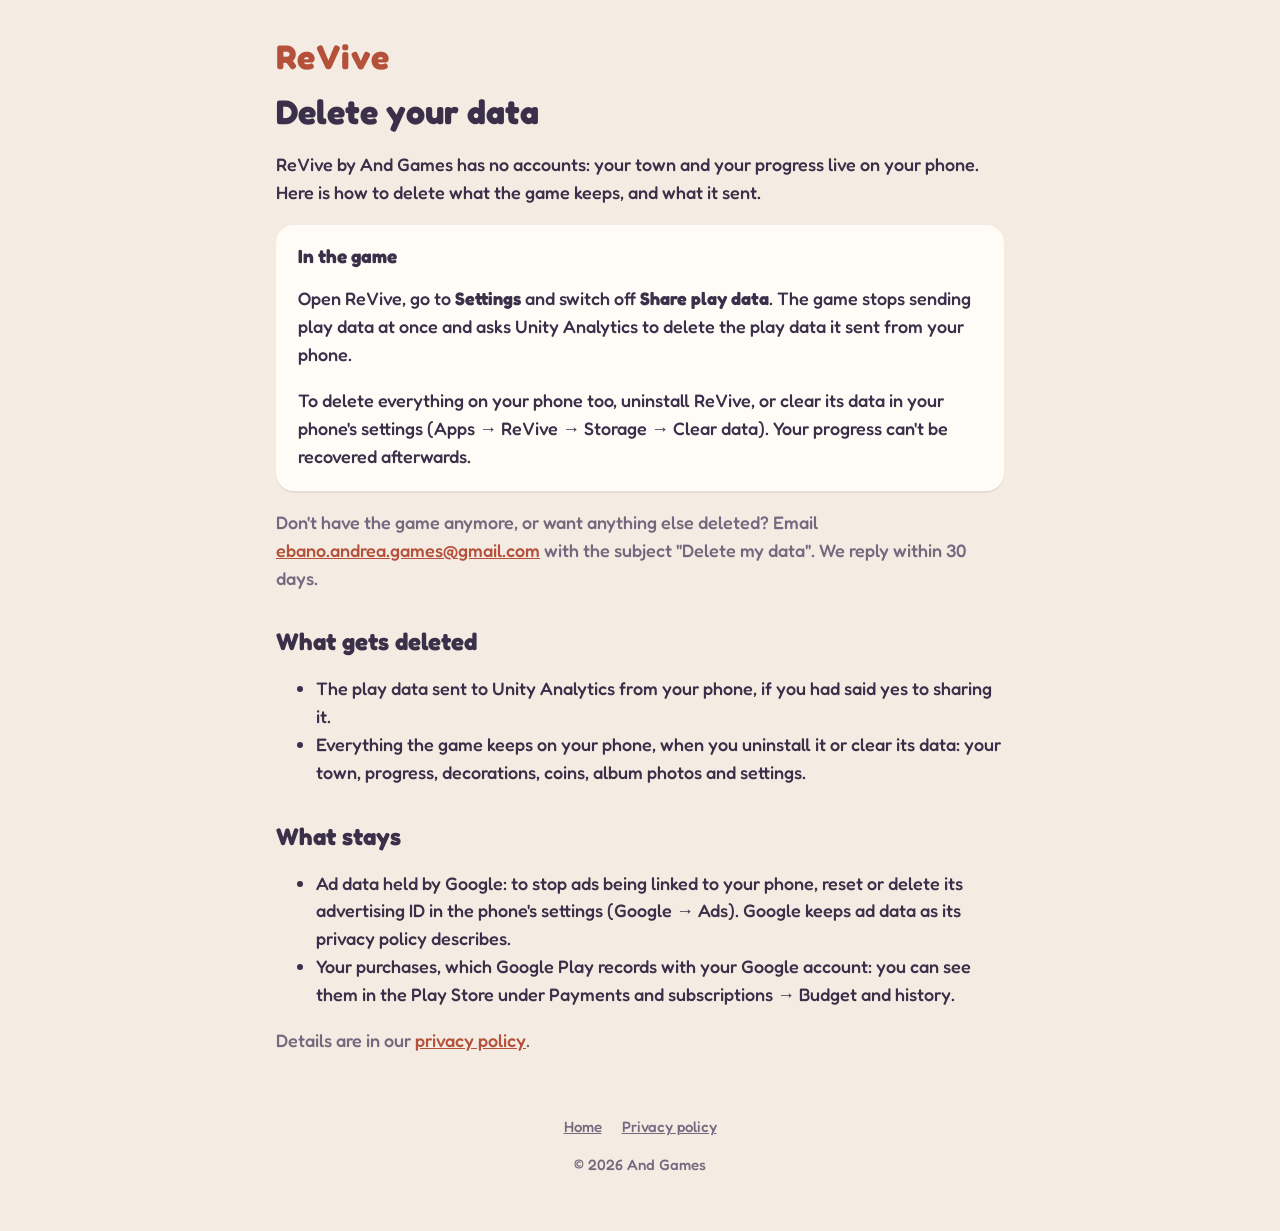
==== delete/index.html @ c2ec1907 "Delete your data page, linked from the home page and the privacy policy" ====
<!doctype html>
<html lang="en">
<head>
	<meta charset="utf-8">
	<meta name="viewport" content="width=device-width, initial-scale=1">
	<title>Delete your data · ReVive</title>
	<meta name="description" content="How to delete the data ReVive keeps on your phone and the play data it sent.">
	<link rel="stylesheet" href="../style.css">
</head>
<body>
	<main>
		<nav class="top"><a class="logo small" href="../">ReVive</a></nav>

		<h1>Delete your data</h1>
		<p>ReVive by And Games has no accounts: your town and your progress live on your phone. Here is how to delete what the game keeps, and what it sent.</p>

		<div class="card">
			<h3 style="margin-top: 0">In the game</h3>
			<p>Open ReVive, go to <strong>Settings</strong> and switch off <strong>Share play data</strong>. The game stops sending play data at once and asks Unity Analytics to delete the play data it sent from your phone.</p>
			<p style="margin-bottom: 0">To delete everything on your phone too, uninstall ReVive, or clear its data in your phone's settings (Apps → ReVive → Storage → Clear data). Your progress can't be recovered afterwards.</p>
		</div>

		<p class="muted">Don't have the game anymore, or want anything else deleted? Email <a href="mailto:ebano.andrea.games@gmail.com?subject=ReVive%3A%20delete%20my%20data">ebano.andrea.games@gmail.com</a> with the subject "Delete my data". We reply within 30 days.</p>

		<h2>What gets deleted</h2>
		<ul>
			<li>The play data sent to Unity Analytics from your phone, if you had said yes to sharing it.</li>
			<li>Everything the game keeps on your phone, when you uninstall it or clear its data: your town, progress, decorations, coins, album photos and settings.</li>
		</ul>

		<h2>What stays</h2>
		<ul>
			<li>Ad data held by Google: to stop ads being linked to your phone, reset or delete its advertising ID in the phone's settings (Google → Ads). Google keeps ad data as its privacy policy describes.</li>
			<li>Your purchases, which Google Play records with your Google account: you can see them in the Play Store under Payments and subscriptions → Budget and history.</li>
		</ul>

		<p class="muted">Details are in our <a href="../privacy/">privacy policy</a>.</p>
	</main>
	<footer>
		<a href="../">Home</a>
		<a href="../privacy/">Privacy policy</a>
		<p>© 2026 And Games</p>
	</footer>
</body>
</html>
---- style.css ----
/* ReVive website: the game's colours and font (Fredoka, SIL OFL, served from here). */
@font-face {
	font-family: "Fredoka";
	src: url("fonts/Fredoka-Medium.ttf") format("truetype");
	font-weight: 500;
	font-display: swap;
}
@font-face {
	font-family: "Fredoka";
	src: url("fonts/Fredoka-Bold.ttf") format("truetype");
	font-weight: 700;
	font-display: swap;
}

:root {
	--bg: #f4ece2;
	--panel: #fffbf6;
	--text: #3b3049;
	--muted: #75697f;
	--clay: #b5503a;
	--clay-edge: #8c3b29;
	--sage: #4a7a53;
}

* { box-sizing: border-box; }

html { background: var(--bg); }

body {
	margin: 0;
	background: var(--bg);
	color: var(--text);
	font-family: "Fredoka", "Trebuchet MS", sans-serif;
	font-weight: 500;
	font-size: 18px;
	line-height: 1.55;
}

main {
	max-width: 760px;
	margin: 0 auto;
	padding: 40px 16px 24px;
}

a { color: var(--clay); }

h1, h2, h3 { font-weight: 700; line-height: 1.2; }

h1 { font-size: 34px; margin: 0 0 8px; }
h2 { font-size: 24px; margin: 36px 0 8px; }
h3 { font-size: 19px; margin: 24px 0 4px; }

.muted { color: var(--muted); }

.logo {
	display: inline-block;
	color: var(--clay);
	font-weight: 700;
	font-size: 64px;
	line-height: 1;
	text-decoration: none;
	letter-spacing: 1px;
}
.logo.small { font-size: 34px; }

.tagline { color: var(--sage); font-size: 22px; margin: 6px 0 28px; }

.hero { text-align: center; padding-top: 24px; }

.card {
	background: var(--panel);
	border-radius: 18px;
	padding: 20px 22px;
	margin: 18px 0;
	box-shadow: 0 2px 0 rgba(59, 48, 73, 0.08);
}

.button {
	display: inline-block;
	min-width: 220px;
	padding: 14px 26px;
	margin: 6px;
	border-radius: 16px;
	color: #fff;
	background: var(--clay);
	box-shadow: 0 5px 0 var(--clay-edge);
	font-weight: 700;
	font-size: 20px;
	text-align: center;
	text-decoration: none;
}
.button.disabled { background: var(--muted); box-shadow: 0 5px 0 #5c5266; pointer-events: none; }

nav.top { display: flex; align-items: center; justify-content: space-between; gap: 12px; margin-bottom: 18px; }

footer {
	max-width: 760px;
	margin: 0 auto;
	padding: 18px 16px 40px;
	color: var(--muted);
	font-size: 15px;
	text-align: center;
}
footer a { color: var(--muted); margin: 0 8px; }

table { width: 100%; border-collapse: collapse; font-size: 16px; }
th, td { text-align: left; vertical-align: top; padding: 8px 10px; border-bottom: 1px solid rgba(59, 48, 73, 0.12); }
th { color: var(--muted); font-weight: 500; }

@media (max-width: 520px) {
	body { font-size: 17px; }
	.logo { font-size: 50px; }
	.button { width: 100%; margin: 6px 0; }
	table { font-size: 15px; }
}
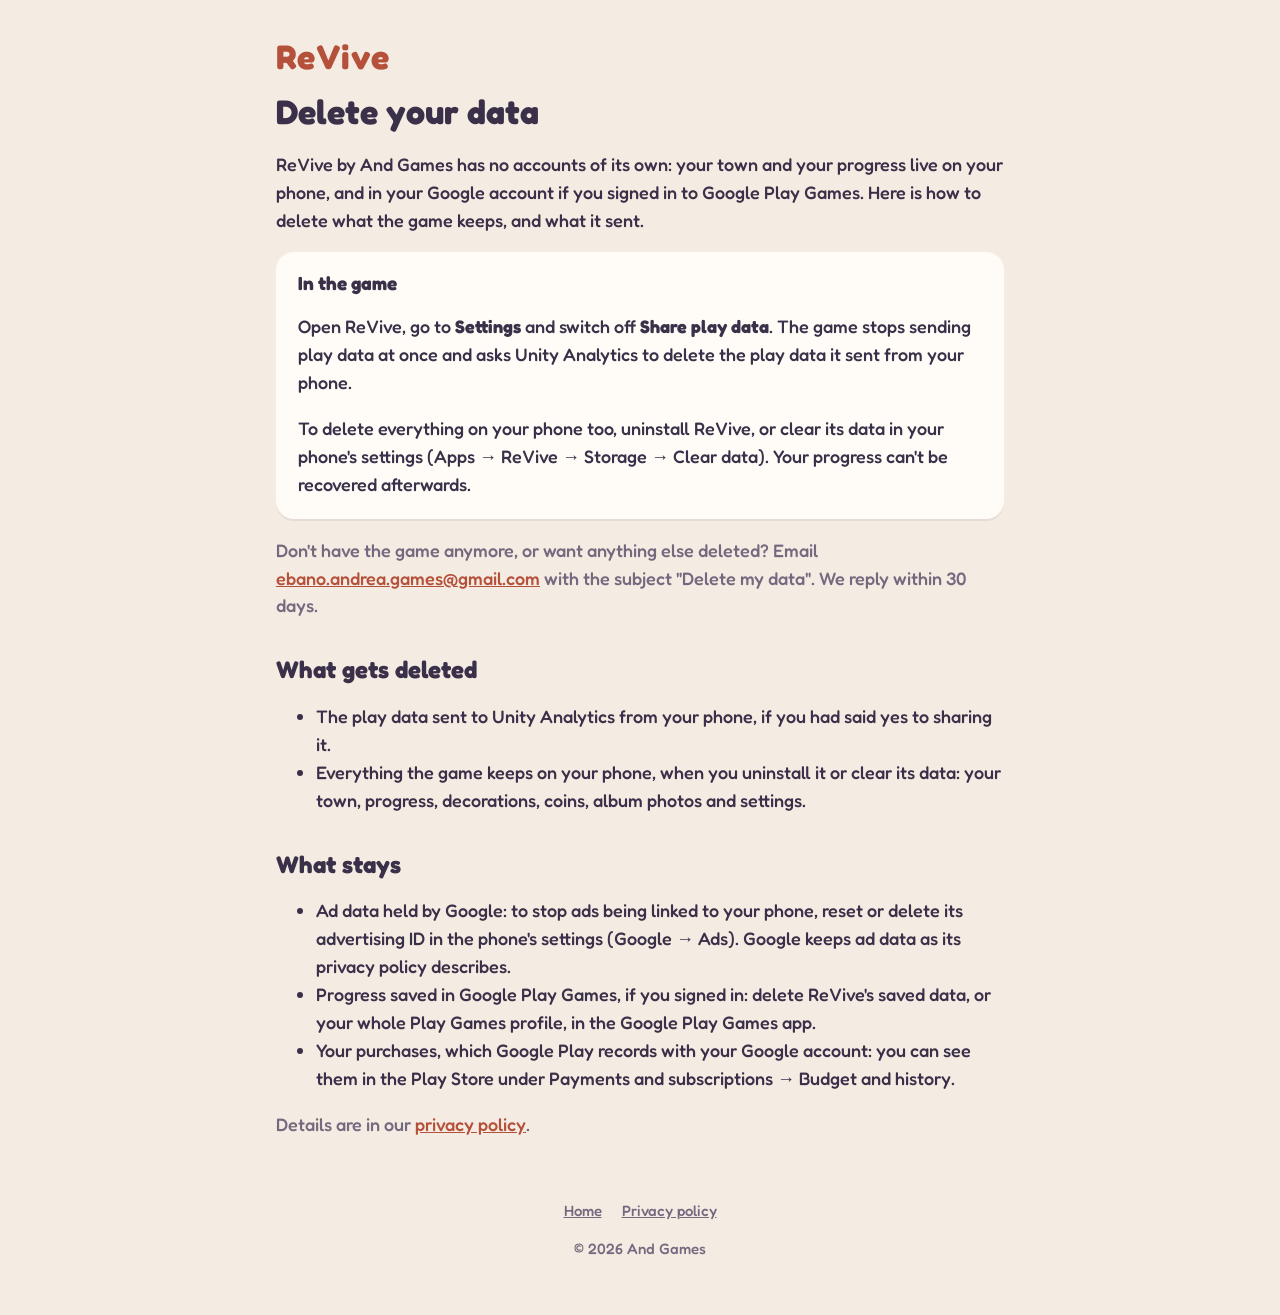
==== commit e211433b: "Privacy policy and deletion page: optional Google Play Games sign-in and saved progress" ====
--- a/delete/index.html
+++ b/delete/index.html
@@ -12,7 +12,7 @@
 		<nav class="top"><a class="logo small" href="../">ReVive</a></nav>
 
 		<h1>Delete your data</h1>
-		<p>ReVive by And Games has no accounts: your town and your progress live on your phone. Here is how to delete what the game keeps, and what it sent.</p>
+		<p>ReVive by And Games has no accounts of its own: your town and your progress live on your phone, and in your Google account if you signed in to Google Play Games. Here is how to delete what the game keeps, and what it sent.</p>
 
 		<div class="card">
 			<h3 style="margin-top: 0">In the game</h3>
@@ -31,6 +31,7 @@
 		<h2>What stays</h2>
 		<ul>
 			<li>Ad data held by Google: to stop ads being linked to your phone, reset or delete its advertising ID in the phone's settings (Google → Ads). Google keeps ad data as its privacy policy describes.</li>
+			<li>Progress saved in Google Play Games, if you signed in: delete ReVive's saved data, or your whole Play Games profile, in the Google Play Games app.</li>
 			<li>Your purchases, which Google Play records with your Google account: you can see them in the Play Store under Payments and subscriptions → Budget and history.</li>
 		</ul>
 
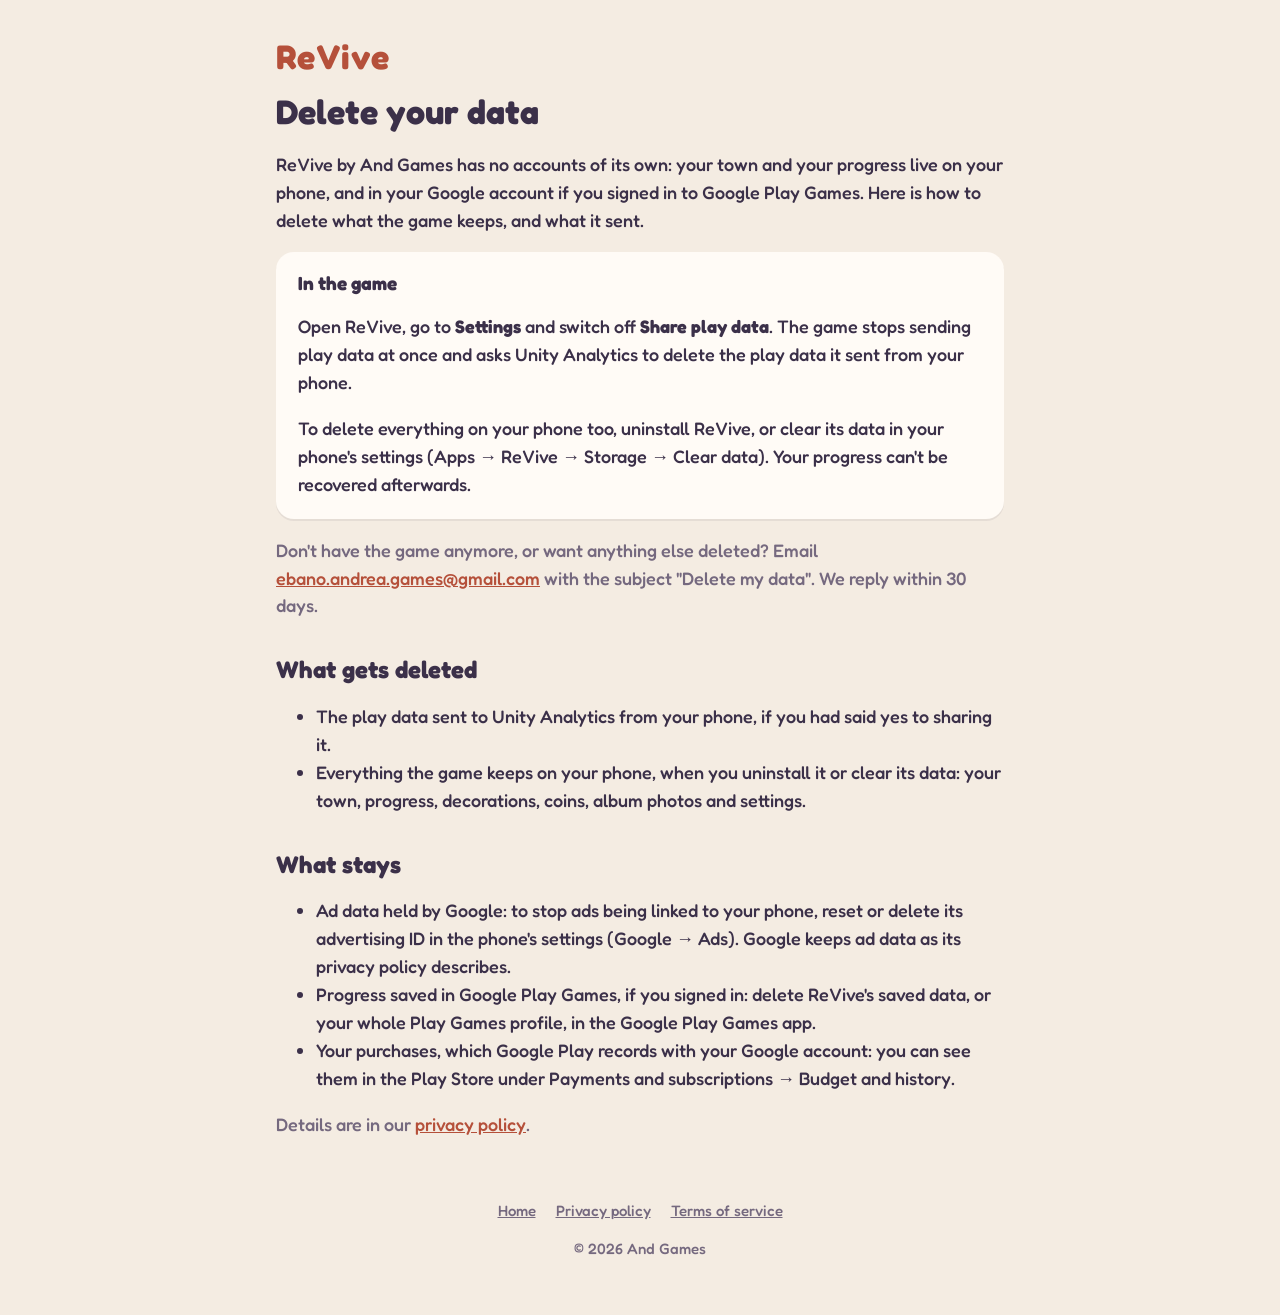
==== commit 638e3331: "Terms of service, linked from every page With ads and purchases Play counts the studio as a trader a" ====
--- a/delete/index.html
+++ b/delete/index.html
@@ -40,6 +40,7 @@
 	<footer>
 		<a href="../">Home</a>
 		<a href="../privacy/">Privacy policy</a>
+		<a href="../terms/">Terms of service</a>
 		<p>© 2026 And Games</p>
 	</footer>
 </body>
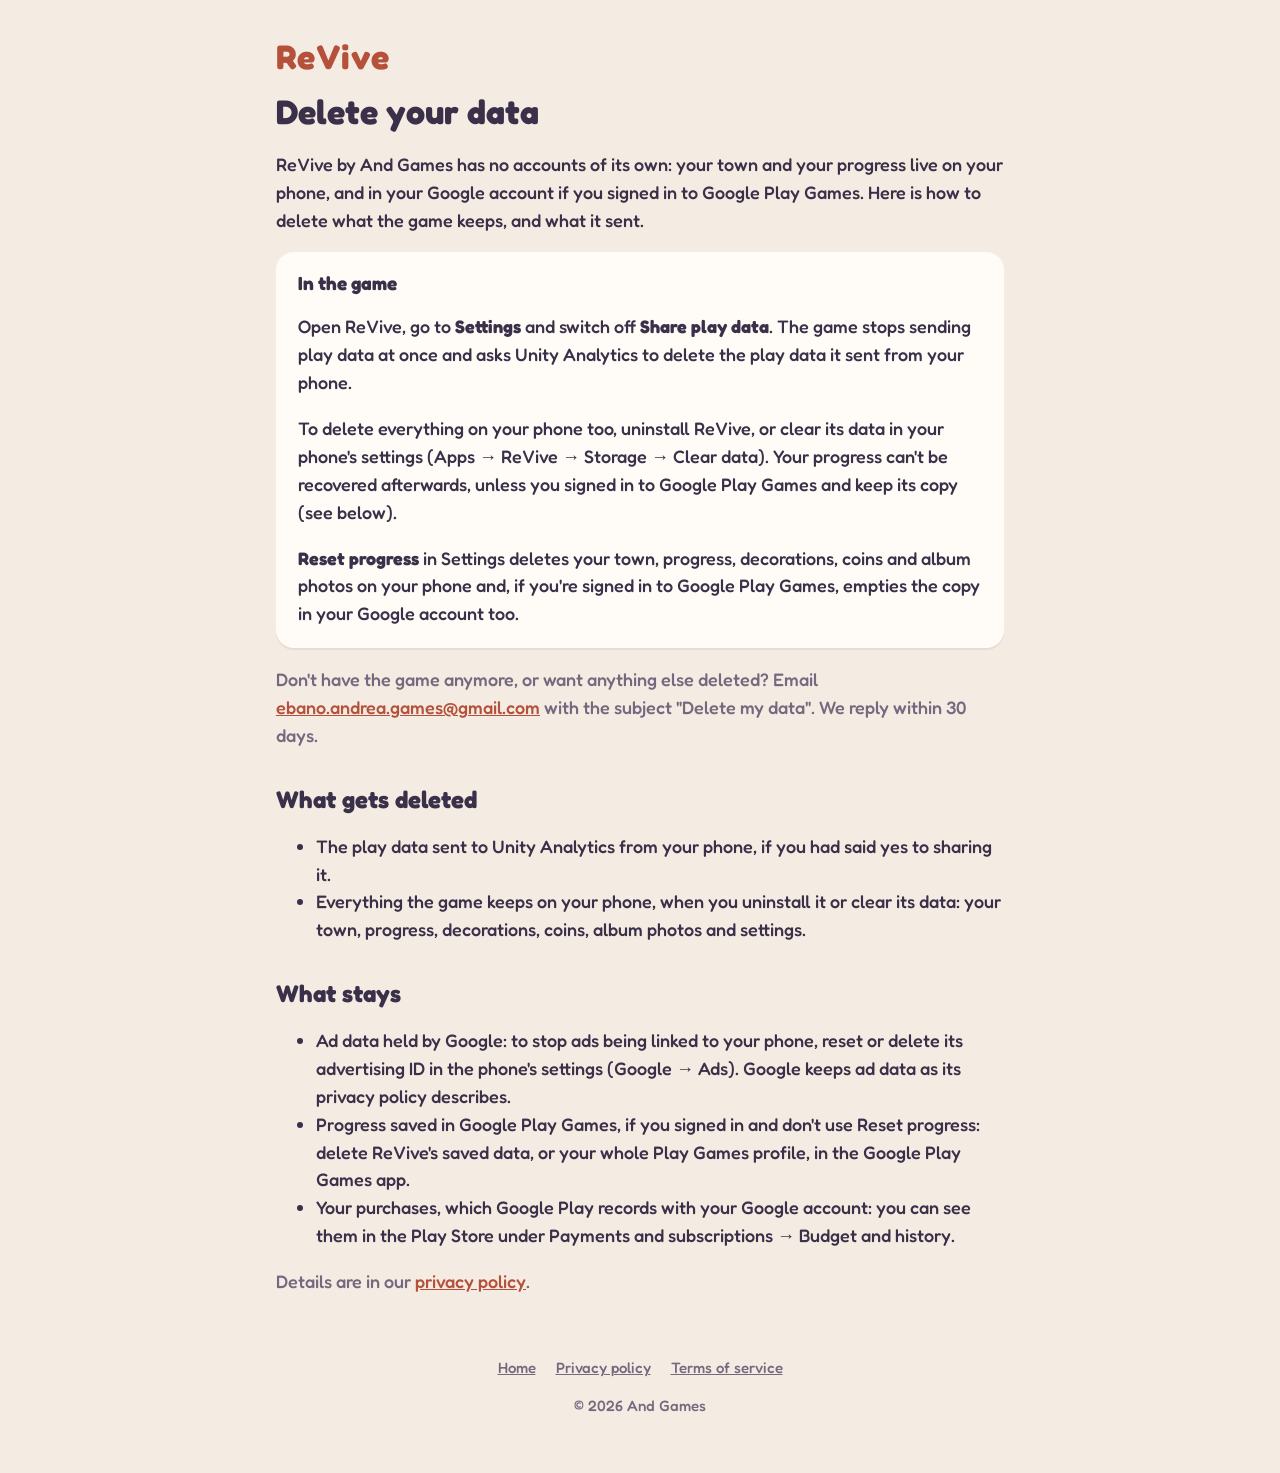
==== commit f1f6fd1b: "Privacy and deletion: what the Play Games copy holds, and Reset progress empties it Album photos and" ====
--- a/delete/index.html
+++ b/delete/index.html
@@ -17,7 +17,8 @@
 		<div class="card">
 			<h3 style="margin-top: 0">In the game</h3>
 			<p>Open ReVive, go to <strong>Settings</strong> and switch off <strong>Share play data</strong>. The game stops sending play data at once and asks Unity Analytics to delete the play data it sent from your phone.</p>
-			<p style="margin-bottom: 0">To delete everything on your phone too, uninstall ReVive, or clear its data in your phone's settings (Apps → ReVive → Storage → Clear data). Your progress can't be recovered afterwards.</p>
+			<p>To delete everything on your phone too, uninstall ReVive, or clear its data in your phone's settings (Apps → ReVive → Storage → Clear data). Your progress can't be recovered afterwards, unless you signed in to Google Play Games and keep its copy (see below).</p>
+			<p style="margin-bottom: 0"><strong>Reset progress</strong> in Settings deletes your town, progress, decorations, coins and album photos on your phone and, if you're signed in to Google Play Games, empties the copy in your Google account too.</p>
 		</div>
 
 		<p class="muted">Don't have the game anymore, or want anything else deleted? Email <a href="mailto:ebano.andrea.games@gmail.com?subject=ReVive%3A%20delete%20my%20data">ebano.andrea.games@gmail.com</a> with the subject "Delete my data". We reply within 30 days.</p>
@@ -31,7 +32,7 @@
 		<h2>What stays</h2>
 		<ul>
 			<li>Ad data held by Google: to stop ads being linked to your phone, reset or delete its advertising ID in the phone's settings (Google → Ads). Google keeps ad data as its privacy policy describes.</li>
-			<li>Progress saved in Google Play Games, if you signed in: delete ReVive's saved data, or your whole Play Games profile, in the Google Play Games app.</li>
+			<li>Progress saved in Google Play Games, if you signed in and don't use Reset progress: delete ReVive's saved data, or your whole Play Games profile, in the Google Play Games app.</li>
 			<li>Your purchases, which Google Play records with your Google account: you can see them in the Play Store under Payments and subscriptions → Budget and history.</li>
 		</ul>
 
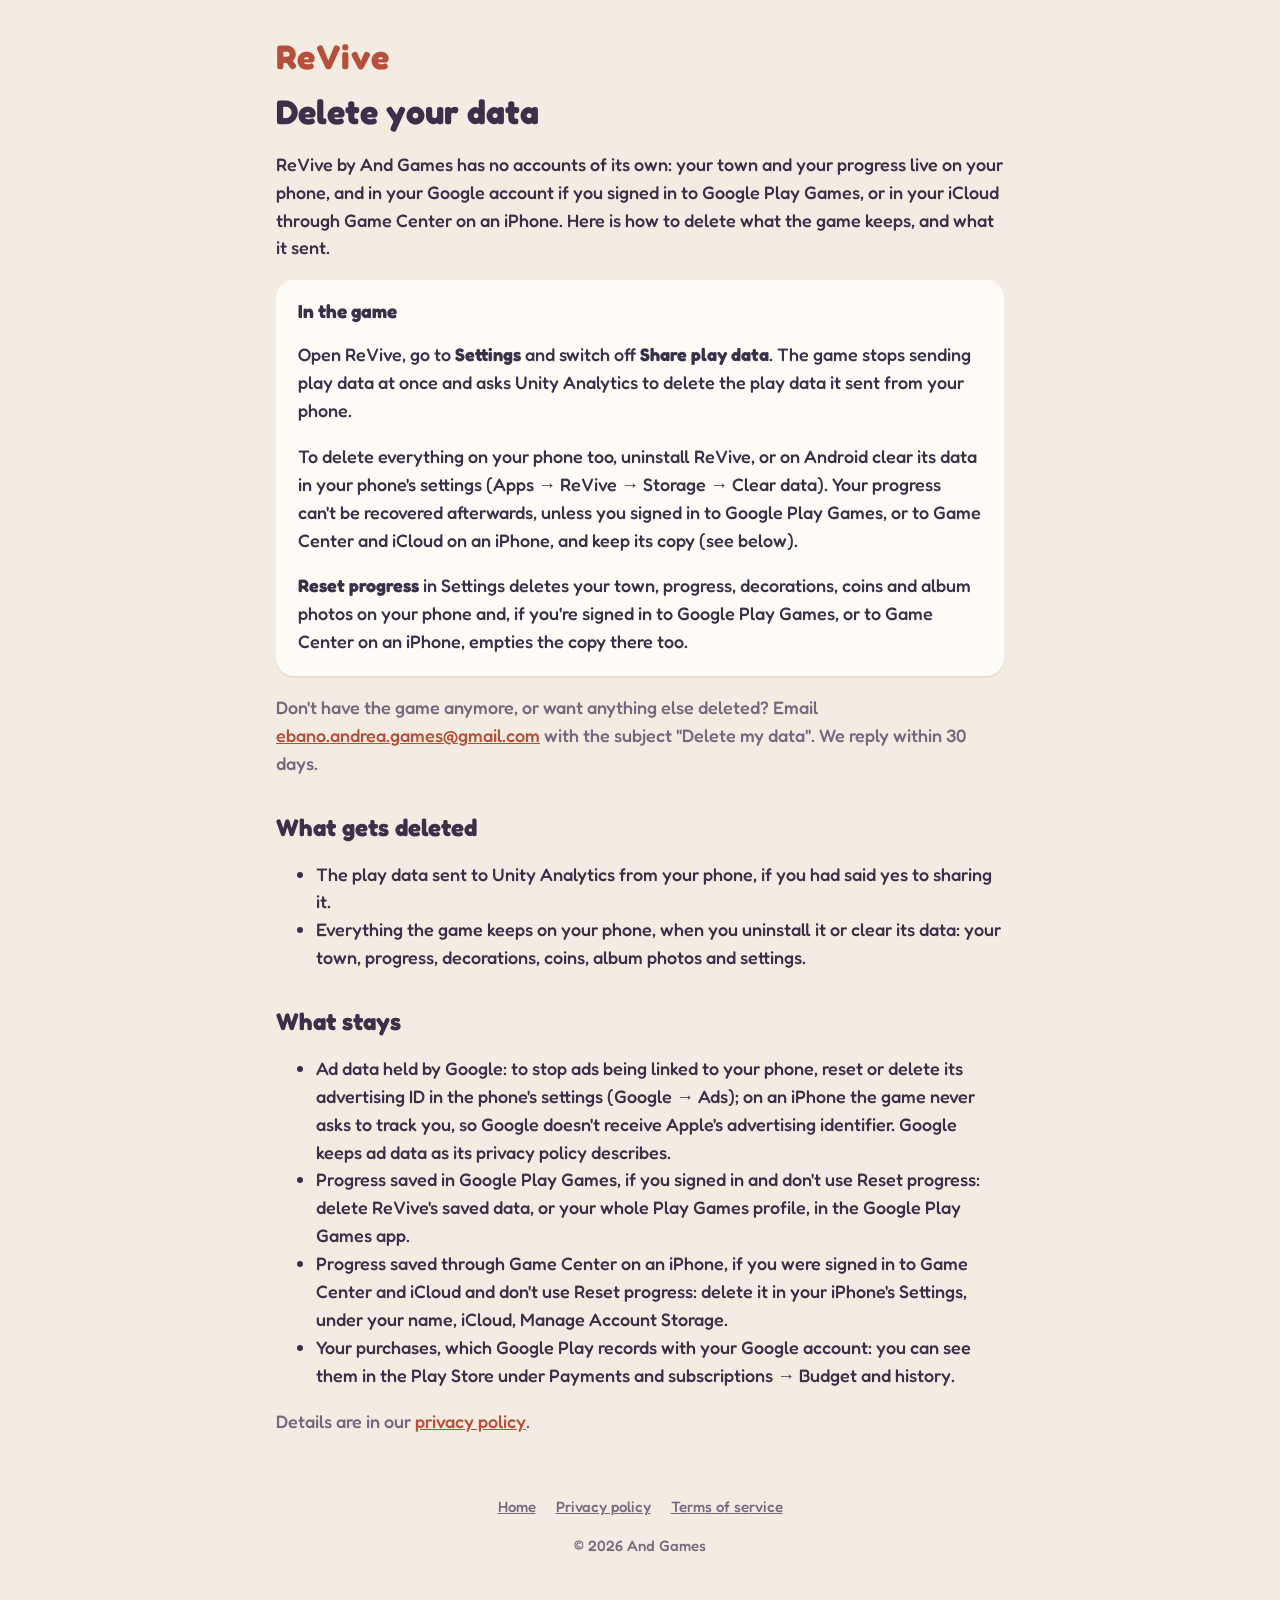
==== commit 5f898f09: "Privacy, terms and data deletion: the iPhone too, with Game Center and iCloud On an iPhone the game " ====
--- a/delete/index.html
+++ b/delete/index.html
@@ -12,13 +12,13 @@
 		<nav class="top"><a class="logo small" href="../">ReVive</a></nav>
 
 		<h1>Delete your data</h1>
-		<p>ReVive by And Games has no accounts of its own: your town and your progress live on your phone, and in your Google account if you signed in to Google Play Games. Here is how to delete what the game keeps, and what it sent.</p>
+		<p>ReVive by And Games has no accounts of its own: your town and your progress live on your phone, and in your Google account if you signed in to Google Play Games, or in your iCloud through Game Center on an iPhone. Here is how to delete what the game keeps, and what it sent.</p>
 
 		<div class="card">
 			<h3 style="margin-top: 0">In the game</h3>
 			<p>Open ReVive, go to <strong>Settings</strong> and switch off <strong>Share play data</strong>. The game stops sending play data at once and asks Unity Analytics to delete the play data it sent from your phone.</p>
-			<p>To delete everything on your phone too, uninstall ReVive, or clear its data in your phone's settings (Apps → ReVive → Storage → Clear data). Your progress can't be recovered afterwards, unless you signed in to Google Play Games and keep its copy (see below).</p>
-			<p style="margin-bottom: 0"><strong>Reset progress</strong> in Settings deletes your town, progress, decorations, coins and album photos on your phone and, if you're signed in to Google Play Games, empties the copy in your Google account too.</p>
+			<p>To delete everything on your phone too, uninstall ReVive, or on Android clear its data in your phone's settings (Apps → ReVive → Storage → Clear data). Your progress can't be recovered afterwards, unless you signed in to Google Play Games, or to Game Center and iCloud on an iPhone, and keep its copy (see below).</p>
+			<p style="margin-bottom: 0"><strong>Reset progress</strong> in Settings deletes your town, progress, decorations, coins and album photos on your phone and, if you're signed in to Google Play Games, or to Game Center on an iPhone, empties the copy there too.</p>
 		</div>
 
 		<p class="muted">Don't have the game anymore, or want anything else deleted? Email <a href="mailto:ebano.andrea.games@gmail.com?subject=ReVive%3A%20delete%20my%20data">ebano.andrea.games@gmail.com</a> with the subject "Delete my data". We reply within 30 days.</p>
@@ -31,8 +31,9 @@
 
 		<h2>What stays</h2>
 		<ul>
-			<li>Ad data held by Google: to stop ads being linked to your phone, reset or delete its advertising ID in the phone's settings (Google → Ads). Google keeps ad data as its privacy policy describes.</li>
+			<li>Ad data held by Google: to stop ads being linked to your phone, reset or delete its advertising ID in the phone's settings (Google → Ads); on an iPhone the game never asks to track you, so Google doesn't receive Apple's advertising identifier. Google keeps ad data as its privacy policy describes.</li>
 			<li>Progress saved in Google Play Games, if you signed in and don't use Reset progress: delete ReVive's saved data, or your whole Play Games profile, in the Google Play Games app.</li>
+			<li>Progress saved through Game Center on an iPhone, if you were signed in to Game Center and iCloud and don't use Reset progress: delete it in your iPhone's Settings, under your name, iCloud, Manage Account Storage.</li>
 			<li>Your purchases, which Google Play records with your Google account: you can see them in the Play Store under Payments and subscriptions → Budget and history.</li>
 		</ul>
 
